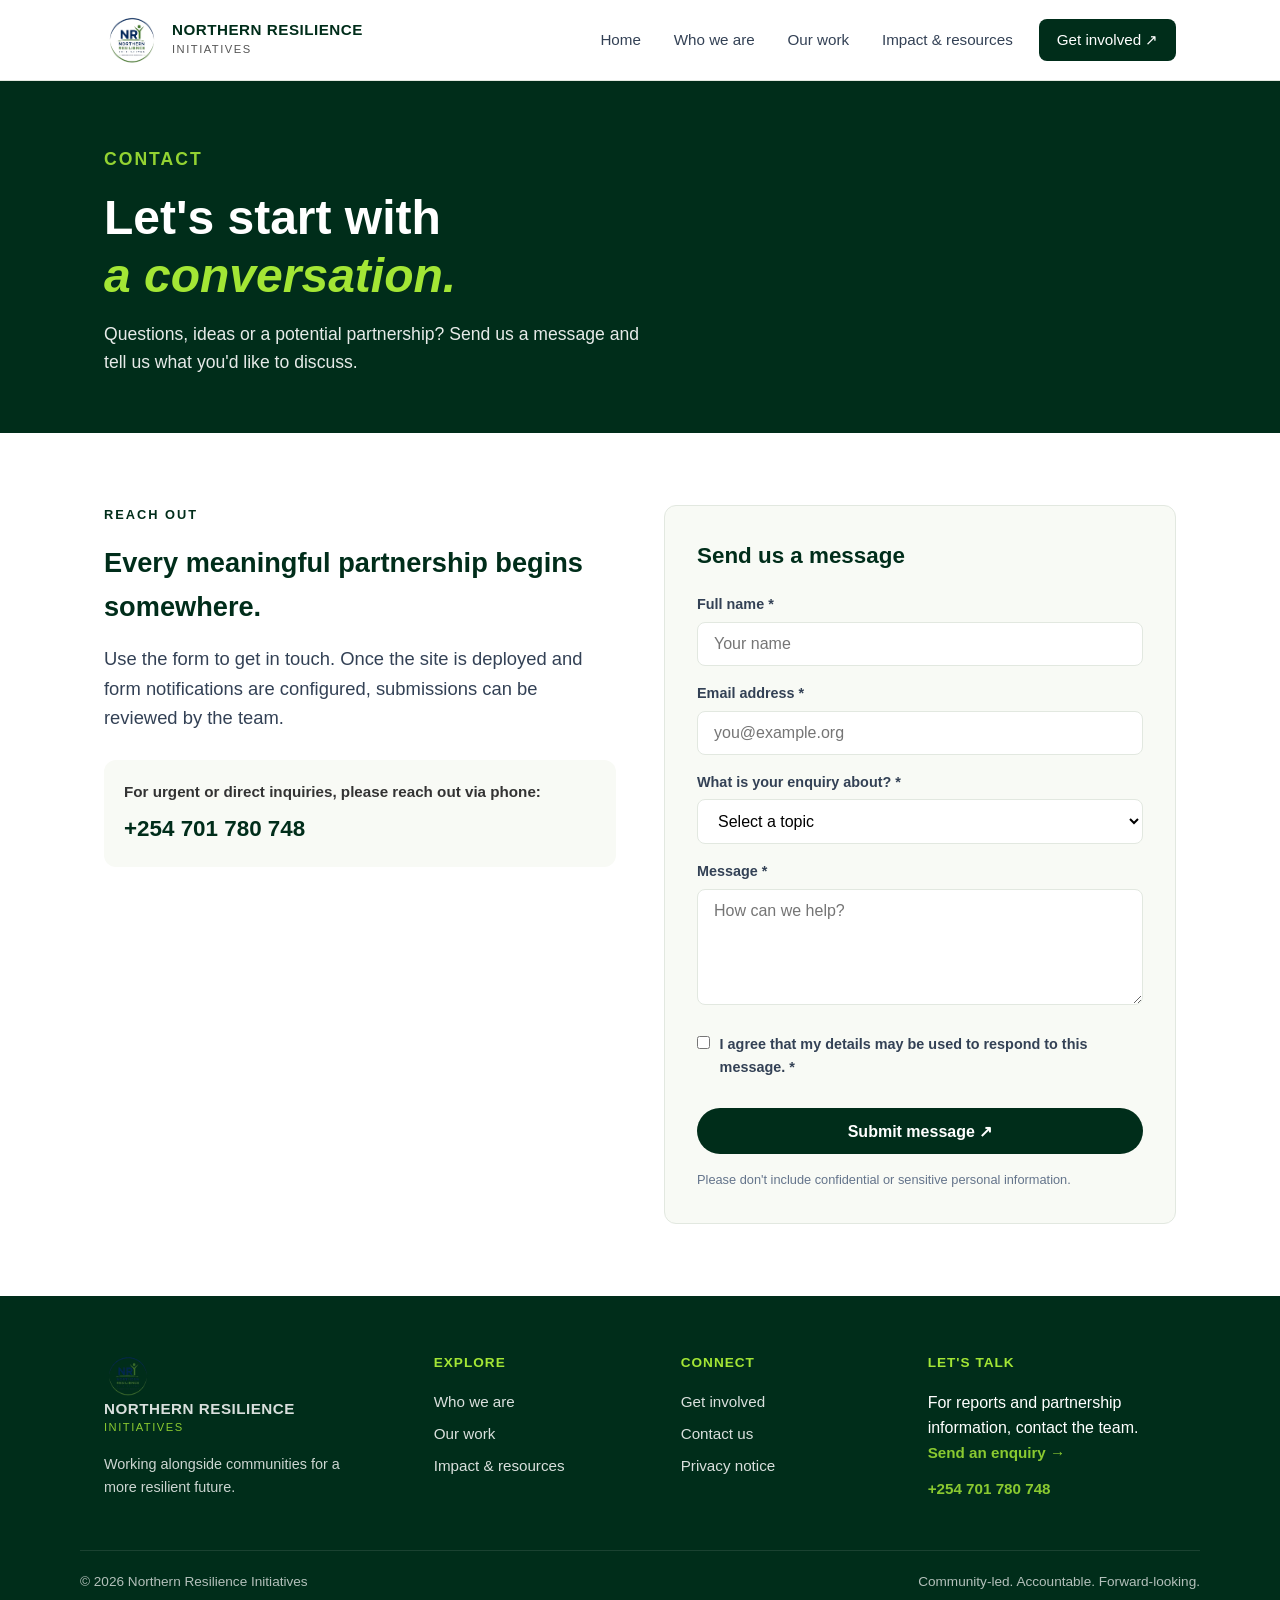
==== northern-resilience-website (1) (1)/northern-resilience/contact.html @ 85d9e9de "Add files via upload" ====
<!doctype html>
<html lang="en">
<head>
  <meta charset="utf-8">
  <meta name="viewport" content="width=device-width, initial-scale=1">
  <meta name="description" content="Contact Northern Resilience Initiatives with questions, ideas or partnership enquiries.">
  <title>Contact | Northern Resilience Initiatives</title>
  <link rel="icon" href="assets/logo.png" type="image/png">
  <link rel="stylesheet" href="assets/styles.css">
  <script defer src="assets/site.js"></script>
</head>
<body>
  <a class="skip-link" href="#main">Skip to content</a>

  <header class="site-header">
    <div class="container nav-wrap">
      <a class="brand" href="index.html" aria-label="Northern Resilience Initiatives Home">
        <img src="assets/logo.png" alt="Northern Resilience Initiatives logo">
        <span class="brand-text">
          <strong>Northern Resilience</strong>
          <small>Initiatives</small>
        </span>
      </a>
      <button class="menu-toggle" aria-expanded="false" aria-controls="primary-nav">
        <span></span><span></span><span></span>
        <b class="sr-only">Toggle navigation</b>
      </button>
      <nav id="primary-nav" class="primary-nav" aria-label="Main navigation">
        <a href="index.html">Home</a>
        <a href="about.html">Who we are</a>
        <a href="programs.html">Our work</a>
        <a href="impact.html">Impact & resources</a>
        <a href="get-involved.html" class="nav-cta">Get involved ↗</a>
      </nav>
    </div>
  </header>

  <main id="main">
    <section class="page-hero">
      <div class="container">
        <p class="eyebrow light">CONTACT</p>
        <h1>Let's start with<br><em>a conversation.</em></h1>
        <p>Questions, ideas or a potential partnership? Send us a message and tell us what you'd like to discuss.</p>
      </div>
    </section>

    <section class="section-pad">
      <div class="container contact-grid">
        <div>
          <p class="eyebrow">REACH OUT</p>
          <h2 style="font-size:1.7rem;font-weight:800;color:var(--green-dark);margin-bottom:1rem;">Every meaningful partnership begins somewhere.</h2>
          <p class="lead">Use the form to get in touch. Once the site is deployed and form notifications are configured, submissions can be reviewed by the team.</p>

          <div class="contact-note" style="margin-top:1.75rem;padding:1.25rem;background:var(--cream);border-radius:12px;">
            <p style="font-size:0.95rem;color:#333;"><strong>For urgent or direct inquiries, please reach out via phone:</strong></p>
            <p style="font-size:1.4rem;margin-top:0.4rem;">
              <a href="tel:+254701780748" style="color:var(--green-dark);text-decoration:none;font-weight:700;">+254 701 780 748</a>
            </p>
          </div>
        </div>

        <div class="form-card">
          <h2>Send us a message</h2>
          <form name="contact-enquiry" method="POST" action="/thank-you.html" data-netlify="true" netlify-honeypot="bot-field">
            <input type="hidden" name="form-name" value="contact-enquiry">
            <p class="hidden-field"><label>Do not fill this out: <input name="bot-field"></label></p>

            <label for="contact-name">Full name *</label>
            <input id="contact-name" name="name" required autocomplete="name" placeholder="Your name">

            <label for="contact-email">Email address *</label>
            <input id="contact-email" name="email" type="email" required autocomplete="email" placeholder="you@example.org">

            <label for="subject">What is your enquiry about? *</label>
            <select id="subject" name="subject" required>
              <option value="">Select a topic</option>
              <option>General enquiry</option>
              <option>Programme information</option>
              <option>Funding or partnership</option>
              <option>Media enquiry</option>
              <option>Volunteer interest</option>
              <option>Other</option>
            </select>

            <label for="contact-message">Message *</label>
            <textarea id="contact-message" name="message" rows="5" required placeholder="How can we help?"></textarea>

            <label class="consent">
              <input type="checkbox" name="privacy-consent" value="yes" required>
              <span>I agree that my details may be used to respond to this message. *</span>
            </label>

            <button class="button button-dark form-submit" type="submit">Submit message ↗</button>
            <p class="form-note">Please don't include confidential or sensitive personal information.</p>
          </form>
        </div>
      </div>
    </section>
  </main>

  <footer class="site-footer">
    <div class="container footer-main">
      <div class="footer-brand">
        <a class="brand" href="index.html">
          <img src="assets/logo.png" alt="Logo">
          <span class="brand-text">
            <strong>Northern Resilience</strong>
            <small>Initiatives</small>
          </span>
        </a>
        <p>Working alongside communities for a more resilient future.</p>
      </div>
      <div>
        <h4>Explore</h4>
        <a href="about.html">Who we are</a>
        <a href="programs.html">Our work</a>
        <a href="impact.html">Impact & resources</a>
      </div>
      <div>
        <h4>Connect</h4>
        <a href="get-involved.html">Get involved</a>
        <a href="contact.html">Contact us</a>
        <a href="privacy.html">Privacy notice</a>
      </div>
      <div class="footer-contact">
        <h4>Let's talk</h4>
        <p>For reports and partnership information, contact the team.</p>
        <a class="text-link text-link-light" href="contact.html">Send an enquiry →</a>
        <p style="margin-top:0.75rem;font-size:0.95rem;"><a href="tel:+254701780748" style="color:var(--lime);font-weight:600;">+254 701 780 748</a></p>
      </div>
    </div>
    <div class="container footer-bottom">
      <span>© <span data-year></span> Northern Resilience Initiatives</span>
      <span>Community-led. Accountable. Forward-looking.</span>
    </div>
  </footer>
</body>
</html>
---- northern-resilience-website (1) (1)/northern-resilience/assets/styles.css ----
/* Northern Resilience Initiatives - Clean Stylesheet */
:root {
  --green-dark: #002d1a;
  --green-mid: #0d4a2f;
  --green-light: #1a6b45;
  --lime: #a3e635;
  --lime-dark: #84cc16;
  --cream: #f8faf5;
  --white: #ffffff;
  --gray-100: #f1f5f0;
  --gray-200: #e2e8e0;
  --gray-500: #64748b;
  --gray-700: #334155;
  --gray-900: #0f172a;
  --font: -apple-system, BlinkMacSystemFont, 'Segoe UI', Roboto, 'Helvetica Neue', Arial, sans-serif;
  --radius: 12px;
  --shadow: 0 4px 20px rgba(0, 45, 26, 0.08);
  --shadow-lg: 0 10px 40px rgba(0, 45, 26, 0.12);
}

*, *::before, *::after { box-sizing: border-box; margin: 0; padding: 0; }

html { scroll-behavior: smooth; }

body {
  font-family: var(--font);
  color: var(--gray-900);
  line-height: 1.6;
  background: var(--white);
  -webkit-font-smoothing: antialiased;
}

img { max-width: 100%; height: auto; display: block; }

a { color: inherit; text-decoration: none; }

.container {
  width: 100%;
  max-width: 1120px;
  margin: 0 auto;
  padding: 0 1.5rem;
}

.sr-only {
  position: absolute;
  width: 1px; height: 1px;
  padding: 0; margin: -1px;
  overflow: hidden; clip: rect(0,0,0,0);
  border: 0;
}

.skip-link {
  position: absolute;
  top: -100px;
  left: 1rem;
  background: var(--green-dark);
  color: white;
  padding: 0.75rem 1.25rem;
  z-index: 1000;
  border-radius: 0 0 8px 8px;
}
.skip-link:focus { top: 0; }

/* ========== TOP BAR ========== */
.topbar {
  background: var(--green-dark);
  color: white;
  font-size: 0.875rem;
  padding: 0.5rem 0;
}
.topbar-inner {
  display: flex;
  justify-content: space-between;
  align-items: center;
  gap: 1rem;
}
.topbar a {
  color: var(--lime);
  font-weight: 600;
}
.topbar a:hover { text-decoration: underline; }

/* ========== HEADER ========== */
.site-header {
  background: white;
  border-bottom: 1px solid var(--gray-200);
  position: sticky;
  top: 0;
  z-index: 100;
  box-shadow: 0 1px 3px rgba(0,0,0,0.04);
}
.nav-wrap {
  display: flex;
  align-items: center;
  justify-content: space-between;
  min-height: 80px;
  gap: 1rem;
}
.brand {
  display: flex;
  align-items: center;
  gap: 0.75rem;
  text-decoration: none;
}
.brand img {
  height: 56px;
  width: auto;
}
.brand-text strong {
  display: block;
  font-size: 0.95rem;
  font-weight: 800;
  letter-spacing: 0.5px;
  color: var(--green-dark);
  text-transform: uppercase;
  line-height: 1.2;
}
.brand-text small {
  display: block;
  font-size: 0.7rem;
  font-weight: 500;
  letter-spacing: 1.5px;
  color: #555;
  text-transform: uppercase;
  margin-top: 1px;
}

.primary-nav {
  display: flex;
  align-items: center;
  gap: 0.25rem;
}
.primary-nav a {
  padding: 0.5rem 0.9rem;
  font-size: 0.95rem;
  font-weight: 500;
  color: var(--gray-700);
  border-radius: 8px;
  transition: all 0.2s;
}
.primary-nav a:hover,
.primary-nav a.active {
  color: var(--green-dark);
  background: var(--gray-100);
}
.primary-nav a.nav-cta {
  background: var(--green-dark);
  color: white;
  margin-left: 0.5rem;
  padding: 0.55rem 1.1rem;
}
.primary-nav a.nav-cta:hover {
  background: var(--green-mid);
  color: white;
}

.menu-toggle {
  display: none;
  background: none;
  border: none;
  cursor: pointer;
  padding: 0.5rem;
  flex-direction: column;
  gap: 5px;
}
.menu-toggle span {
  display: block;
  width: 24px;
  height: 2.5px;
  background: var(--green-dark);
  border-radius: 2px;
  transition: 0.3s;
}

/* ========== BUTTONS ========== */
.button {
  display: inline-flex;
  align-items: center;
  gap: 0.4rem;
  padding: 0.85rem 1.5rem;
  font-size: 1rem;
  font-weight: 600;
  border-radius: 999px;
  border: none;
  cursor: pointer;
  transition: all 0.2s;
  text-decoration: none;
}
.button-lime {
  background: var(--lime);
  color: var(--green-dark);
}
.button-lime:hover {
  background: var(--lime-dark);
  transform: translateY(-1px);
}
.button-dark {
  background: var(--green-dark);
  color: white;
}
.button-dark:hover {
  background: var(--green-mid);
}
.button-outline-light {
  background: transparent;
  color: white;
  border: 2px solid rgba(255,255,255,0.7);
}
.button-outline-light:hover {
  background: rgba(255,255,255,0.15);
  border-color: white;
}

.text-link {
  display: inline-flex;
  align-items: center;
  gap: 0.3rem;
  color: var(--green-dark);
  font-weight: 600;
  font-size: 0.95rem;
}
.text-link:hover { text-decoration: underline; }
.text-link-light { color: var(--lime); }

/* ========== HERO ========== */
.hero {
  position: relative;
  min-height: 85vh;
  display: flex;
  align-items: center;
  color: white;
  overflow: hidden;
  background: var(--green-dark);
}
.hero-video,
.hero-image {
  position: absolute;
  inset: 0;
  width: 100%;
  height: 100%;
  object-fit: cover;
  opacity: 0.35;
  z-index: 1;
}
.hero-shade {
  position: absolute;
  inset: 0;
  background: linear-gradient(135deg, rgba(0,45,26,0.85) 0%, rgba(0,45,26,0.55) 100%);
  z-index: 2;
}
.hero-content {
  position: relative;
  z-index: 3;
  padding: 4rem 0;
  max-width: 720px;
}
.eyebrow {
  font-size: 0.8rem;
  font-weight: 700;
  letter-spacing: 2px;
  text-transform: uppercase;
  margin-bottom: 1rem;
  color: var(--green-dark);
}
.eyebrow.light { color: var(--lime); }

.hero h1 {
  font-size: clamp(2.2rem, 5vw, 3.4rem);
  font-weight: 800;
  line-height: 1.15;
  margin-bottom: 1.25rem;
}
.hero h1 em {
  font-style: italic;
  font-weight: 600;
  color: var(--lime);
}
.hero-copy {
  font-size: 1.15rem;
  opacity: 0.95;
  margin-bottom: 2rem;
  max-width: 540px;
}
.hero-actions {
  display: flex;
  flex-wrap: wrap;
  gap: 1rem;
  margin-bottom: 2rem;
}
.hero-note {
  display: flex;
  align-items: center;
  gap: 0.6rem;
  font-size: 0.9rem;
  opacity: 0.85;
}
.hero-dot {
  width: 8px; height: 8px;
  background: var(--lime);
  border-radius: 50%;
}

/* ========== SECTIONS ========== */
.section-pad { padding: 4.5rem 0; }

.page-hero {
  background: var(--green-dark);
  color: white;
  padding: 4rem 0 3.5rem;
}
.page-hero h1 {
  font-size: clamp(2rem, 4.5vw, 3rem);
  font-weight: 800;
  line-height: 1.2;
  margin-bottom: 1rem;
}
.page-hero h1 em {
  font-style: italic;
  color: var(--lime);
}
.page-hero p {
  font-size: 1.1rem;
  opacity: 0.9;
  max-width: 560px;
}

.intro-grid,
.split-content {
  display: grid;
  grid-template-columns: 1fr 1.2fr;
  gap: 3rem;
  align-items: start;
}
.intro-grid h2,
.split-content h2 {
  font-size: clamp(1.6rem, 3vw, 2.1rem);
  font-weight: 800;
  line-height: 1.25;
  color: var(--green-dark);
}
.intro-grid h2 em,
.split-content h2 em {
  font-style: italic;
  color: var(--green-light);
}
.lead {
  font-size: 1.15rem;
  color: var(--gray-700);
  margin-bottom: 1rem;
}

/* ========== PROGRAM CARDS ========== */
.section-heading {
  display: flex;
  justify-content: space-between;
  align-items: flex-end;
  margin-bottom: 2.5rem;
  gap: 1rem;
}
.section-heading h2 {
  font-size: clamp(1.6rem, 3vw, 2rem);
  font-weight: 800;
  color: var(--green-dark);
}

.cards-grid {
  display: grid;
  grid-template-columns: repeat(3, 1fr);
  gap: 1.5rem;
}
.program-card {
  background: var(--cream);
  border-radius: var(--radius);
  padding: 1.75rem;
  border: 1px solid var(--gray-200);
  transition: all 0.25s;
  display: flex;
  flex-direction: column;
}
.program-card:hover {
  box-shadow: var(--shadow);
  transform: translateY(-3px);
}
.card-number {
  font-size: 0.75rem;
  font-weight: 700;
  letter-spacing: 1px;
  color: var(--green-light);
  margin-bottom: 1rem;
}
.card-icon {
  font-size: 1.5rem;
  margin-bottom: 0.75rem;
  color: var(--green-dark);
}
.program-card h3 {
  font-size: 1.25rem;
  font-weight: 700;
  margin-bottom: 0.75rem;
  color: var(--green-dark);
}
.program-card p {
  font-size: 0.95rem;
  color: var(--gray-700);
  flex-grow: 1;
  margin-bottom: 1.25rem;
}

/* ========== QUOTE ========== */
.quote-band {
  background: var(--green-dark);
  color: white;
  padding: 3.5rem 0;
  text-align: center;
}
.quote-inner {
  max-width: 700px;
  margin: 0 auto;
  position: relative;
}
.quote-mark {
  font-size: 4rem;
  line-height: 1;
  color: var(--lime);
  opacity: 0.6;
  display: block;
  margin-bottom: -0.5rem;
}
.quote-band blockquote {
  font-size: 1.4rem;
  font-weight: 500;
  font-style: italic;
  line-height: 1.45;
}

/* ========== VALUES ========== */
.values-grid {
  display: grid;
  grid-template-columns: repeat(3, 1fr);
  gap: 1.75rem;
  margin-top: 2.5rem;
}
.values-grid article {
  background: white;
  border: 1px solid var(--gray-200);
  border-radius: var(--radius);
  padding: 1.75rem;
}
.values-grid span {
  display: inline-block;
  font-size: 0.85rem;
  font-weight: 800;
  color: var(--lime-dark);
  background: #ecfccb;
  padding: 0.25rem 0.6rem;
  border-radius: 6px;
  margin-bottom: 1rem;
}
.values-grid h3 {
  font-size: 1.15rem;
  font-weight: 700;
  color: var(--green-dark);
  margin-bottom: 0.5rem;
}
.values-grid p {
  font-size: 0.95rem;
  color: var(--gray-700);
}

/* ========== PROGRAM DETAIL ========== */
.program-list {
  display: flex;
  flex-direction: column;
  gap: 3rem;
}
.program-detail {
  display: grid;
  grid-template-columns: 80px 1fr;
  gap: 1.5rem;
  padding-bottom: 2.5rem;
  border-bottom: 1px solid var(--gray-200);
}
.program-detail:last-child { border-bottom: none; }
.program-detail-number {
  font-size: 2.5rem;
  font-weight: 800;
  color: var(--lime-dark);
  line-height: 1;
}
.program-detail h2 {
  font-size: 1.6rem;
  font-weight: 800;
  color: var(--green-dark);
  margin-bottom: 0.5rem;
}
.tag-row {
  display: flex;
  flex-wrap: wrap;
  gap: 0.5rem;
  margin-top: 1rem;
}
.tag-row span {
  background: var(--gray-100);
  color: var(--green-dark);
  font-size: 0.8rem;
  font-weight: 600;
  padding: 0.3rem 0.75rem;
  border-radius: 999px;
}

/* ========== IMAGE SECTIONS ========== */
.photo-section {
  display: grid;
  grid-template-columns: 1fr 1fr;
  gap: 2rem;
  align-items: center;
  margin: 2.5rem 0;
}
.photo-section img {
  border-radius: var(--radius);
  box-shadow: var(--shadow);
  width: 100%;
  height: 320px;
  object-fit: cover;
}
.photo-section.full {
  grid-template-columns: 1fr;
}
.photo-section.full img {
  height: 400px;
}

.img-grid {
  display: grid;
  grid-template-columns: repeat(2, 1fr);
  gap: 1rem;
  margin: 2rem 0;
}
.img-grid img {
  border-radius: var(--radius);
  width: 100%;
  height: 260px;
  object-fit: cover;
  box-shadow: var(--shadow);
}

/* ========== CTA ========== */
.cta-section {
  background: var(--green-dark);
  color: white;
  padding: 3.5rem 0;
}
.cta-inner {
  display: flex;
  justify-content: space-between;
  align-items: center;
  gap: 2rem;
  flex-wrap: wrap;
}
.cta-inner h2,
.cta-inner h3 {
  font-size: clamp(1.5rem, 3vw, 2rem);
  font-weight: 800;
  line-height: 1.25;
}

/* ========== FORMS ========== */
.contact-grid,
.involvement-grid {
  display: grid;
  grid-template-columns: 1fr 1fr;
  gap: 3rem;
  align-items: start;
}
.form-card {
  background: var(--cream);
  border-radius: var(--radius);
  padding: 2rem;
  border: 1px solid var(--gray-200);
}
.form-card h2 {
  font-size: 1.4rem;
  font-weight: 800;
  color: var(--green-dark);
  margin-bottom: 1.25rem;
}
.form-card label {
  display: block;
  font-size: 0.9rem;
  font-weight: 600;
  margin-bottom: 0.35rem;
  margin-top: 1rem;
  color: var(--gray-700);
}
.form-card input,
.form-card select,
.form-card textarea {
  width: 100%;
  padding: 0.75rem 1rem;
  border: 1px solid var(--gray-200);
  border-radius: 8px;
  font-size: 1rem;
  font-family: inherit;
  background: white;
  transition: border 0.2s;
}
.form-card input:focus,
.form-card select:focus,
.form-card textarea:focus {
  outline: none;
  border-color: var(--green-light);
  box-shadow: 0 0 0 3px rgba(26, 107, 69, 0.15);
}
.form-card .consent {
  display: flex;
  gap: 0.6rem;
  align-items: flex-start;
  margin-top: 1.25rem;
  font-size: 0.9rem;
}
.form-card .consent input {
  width: auto;
  margin-top: 0.2rem;
}
.form-submit {
  margin-top: 1.5rem;
  width: 100%;
  justify-content: center;
}
.form-note {
  font-size: 0.8rem;
  color: var(--gray-500);
  margin-top: 1rem;
}
.hidden-field { display: none; }

.involvement-option {
  display: flex;
  gap: 1rem;
  margin-bottom: 1.5rem;
}
.involvement-option > span {
  font-size: 1.1rem;
  font-weight: 800;
  color: var(--lime-dark);
  flex-shrink: 0;
}
.involvement-option h3 {
  font-size: 1.1rem;
  font-weight: 700;
  color: var(--green-dark);
  margin-bottom: 0.25rem;
}
.editor-note {
  font-size: 0.9rem;
  color: var(--gray-500);
  font-style: italic;
  margin-top: 1.5rem;
}

/* ========== RESOURCES ========== */
.resource-list {
  display: flex;
  flex-direction: column;
  gap: 1rem;
  margin-top: 2rem;
}
.resource-item {
  display: flex;
  align-items: center;
  gap: 1.25rem;
  background: white;
  border: 1px solid var(--gray-200);
  border-radius: var(--radius);
  padding: 1.25rem 1.5rem;
}
.resource-icon {
  background: var(--green-dark);
  color: white;
  font-size: 0.75rem;
  font-weight: 700;
  padding: 0.5rem 0.7rem;
  border-radius: 6px;
  flex-shrink: 0;
}
.resource-item h3 {
  font-size: 1.05rem;
  font-weight: 700;
  color: var(--green-dark);
}
.resource-item p {
  font-size: 0.9rem;
  color: var(--gray-500);
}
.resource-status {
  margin-left: auto;
  font-size: 0.8rem;
  font-weight: 600;
  color: #b45309;
  background: #fef3c7;
  padding: 0.3rem 0.7rem;
  border-radius: 999px;
  white-space: nowrap;
}

/* ========== FOOTER ========== */
.site-footer {
  background: var(--green-dark);
  color: white;
  padding: 3.5rem 0 0;
}
.footer-main {
  display: grid;
  grid-template-columns: 1.4fr 1fr 1fr 1.2fr;
  gap: 2.5rem;
  padding-bottom: 2.5rem;
  border-bottom: 1px solid rgba(255,255,255,0.1);
}
.footer-brand .brand {
  margin-bottom: 1rem;
}
.footer-brand img {
  height: 48px;
  border-radius: 50%;
}
.footer-brand .brand-text strong { color: white; }
.footer-brand .brand-text small { color: var(--lime); }
.footer-brand p {
  font-size: 0.9rem;
  opacity: 0.8;
  max-width: 260px;
  margin-top: 0.75rem;
}
.footer-main h4 {
  font-size: 0.85rem;
  font-weight: 700;
  letter-spacing: 1px;
  text-transform: uppercase;
  margin-bottom: 1rem;
  color: var(--lime);
}
.footer-main a {
  display: block;
  font-size: 0.95rem;
  opacity: 0.85;
  margin-bottom: 0.5rem;
  transition: opacity 0.2s;
}
.footer-main a:hover { opacity: 1; text-decoration: underline; }
.footer-bottom {
  display: flex;
  justify-content: space-between;
  align-items: center;
  padding: 1.25rem 0;
  font-size: 0.85rem;
  opacity: 0.7;
  flex-wrap: wrap;
  gap: 0.5rem;
}

/* ========== THANK YOU ========== */
.thankyou {
  min-height: 80vh;
  display: flex;
  flex-direction: column;
  align-items: center;
  justify-content: center;
  text-align: center;
  padding: 2rem;
}
.thankyou-mark {
  width: 70px; height: 70px;
  background: var(--lime);
  color: var(--green-dark);
  font-size: 2rem;
  font-weight: 800;
  border-radius: 50%;
  display: flex;
  align-items: center;
  justify-content: center;
  margin-bottom: 1.5rem;
}
.thankyou h1 {
  font-size: 2.2rem;
  font-weight: 800;
  color: var(--green-dark);
  margin-bottom: 1rem;
}
.thankyou h1 em { font-style: italic; color: var(--green-light); }
.thankyou p {
  max-width: 420px;
  color: var(--gray-700);
  margin-bottom: 2rem;
}

/* ========== POLICY ========== */
.policy-copy {
  max-width: 720px;
}
.policy-copy h2 {
  font-size: 1.3rem;
  font-weight: 700;
  color: var(--green-dark);
  margin: 2rem 0 0.75rem;
}
.policy-copy p {
  margin-bottom: 1rem;
  color: var(--gray-700);
}

/* ========== RESPONSIVE ========== */
@media (max-width: 900px) {
  .cards-grid,
  .values-grid {
    grid-template-columns: 1fr;
  }
  .intro-grid,
  .split-content,
  .contact-grid,
  .involvement-grid,
  .photo-section {
    grid-template-columns: 1fr;
  }
  .footer-main {
    grid-template-columns: 1fr 1fr;
  }
  .program-detail {
    grid-template-columns: 1fr;
  }
  .program-detail-number {
    font-size: 1.8rem;
  }
}

@media (max-width: 768px) {
  .menu-toggle { display: flex; }
  .primary-nav {
    display: none;
    position: absolute;
    top: 100%;
    left: 0; right: 0;
    background: white;
    flex-direction: column;
    padding: 1rem;
    border-bottom: 1px solid var(--gray-200);
    box-shadow: var(--shadow);
  }
  .primary-nav.open { display: flex; }
  .primary-nav a {
    width: 100%;
    padding: 0.85rem 1rem;
  }
  .primary-nav a.nav-cta {
    margin: 0.5rem 0 0;
    text-align: center;
    justify-content: center;
  }
  .hero { min-height: 75vh; }
  .cta-inner { flex-direction: column; align-items: flex-start; }
  .footer-main { grid-template-columns: 1fr; }
  .img-grid { grid-template-columns: 1fr; }
  .resource-item { flex-wrap: wrap; }
  .resource-status { margin-left: 0; margin-top: 0.5rem; }
}

@media (max-width: 480px) {
  .hero-actions { flex-direction: column; }
  .button { width: 100%; justify-content: center; }
}
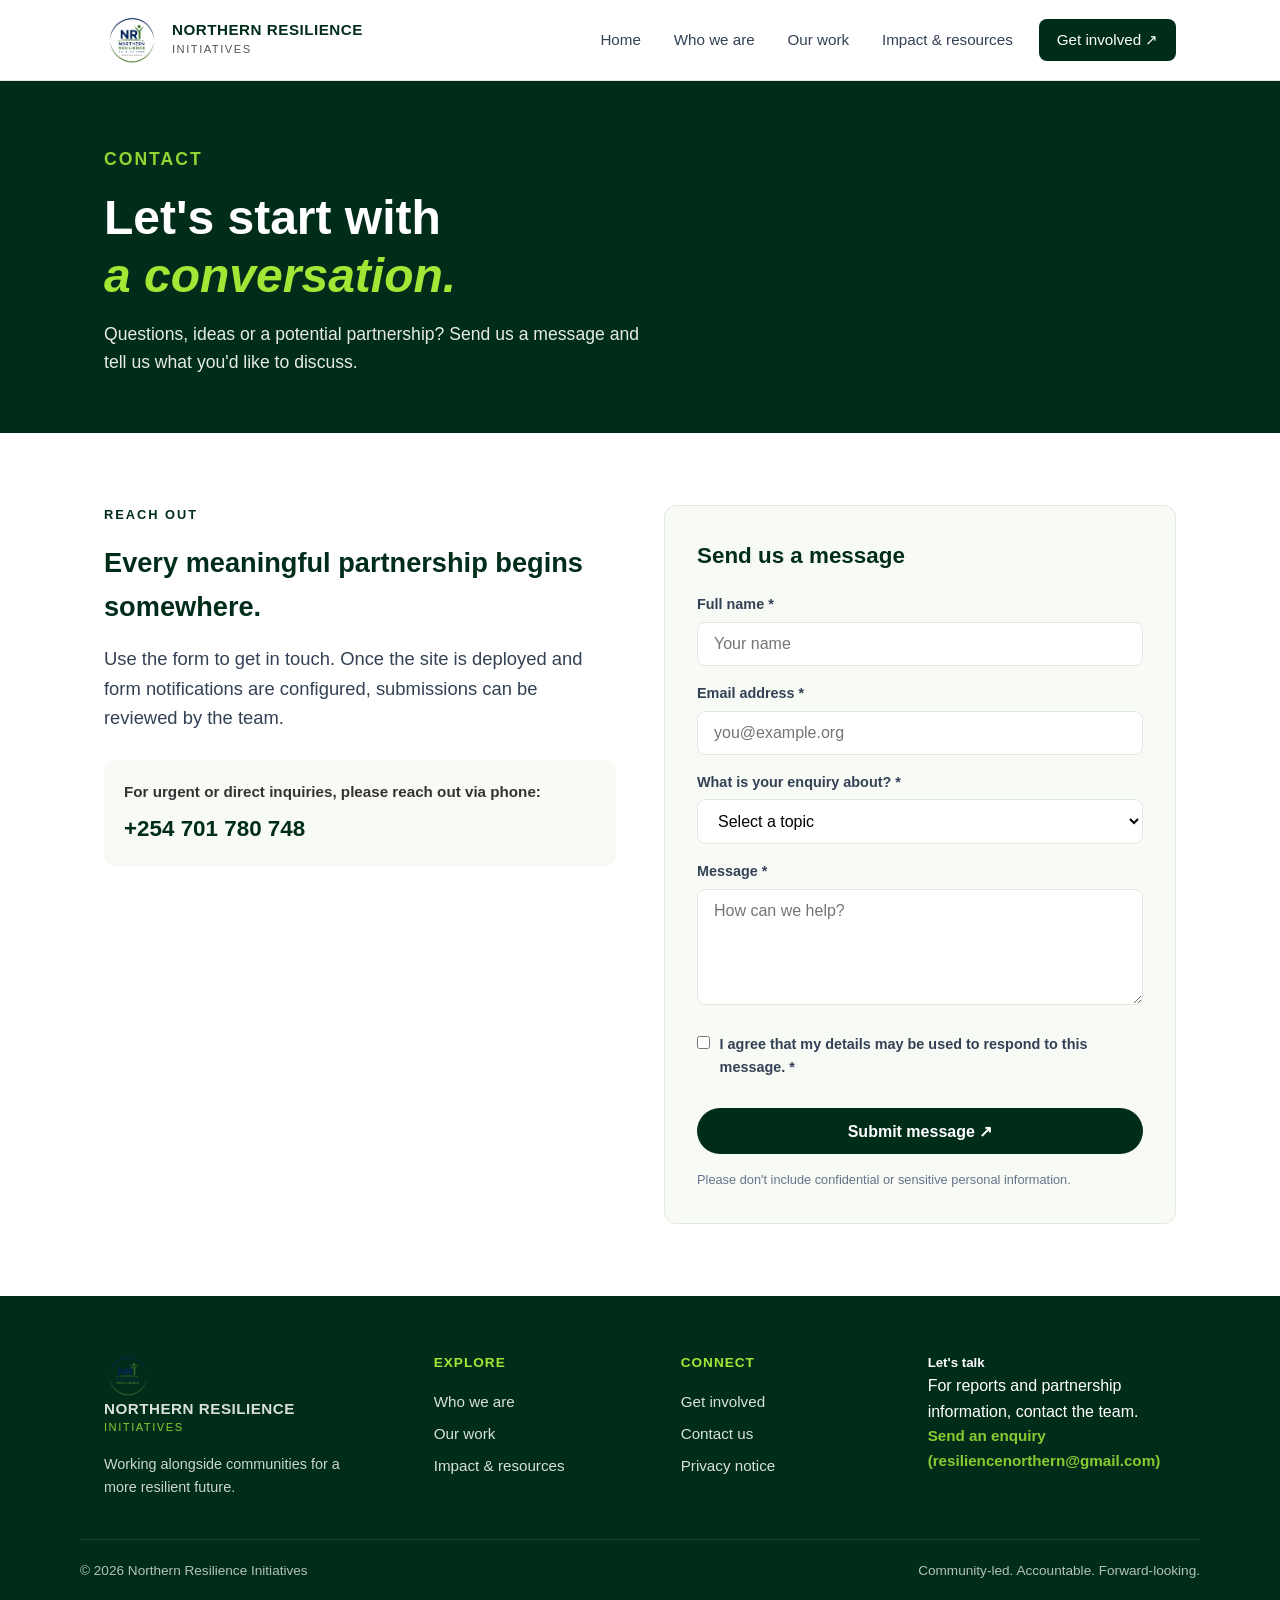
==== commit 5e63e8bf: "Update contact.html" ====
--- a/northern-resilience-website (1) (1)/northern-resilience/contact.html
+++ b/northern-resilience-website (1) (1)/northern-resilience/contact.html
@@ -123,10 +123,9 @@
         <a href="privacy.html">Privacy notice</a>
       </div>
       <div class="footer-contact">
-        <h4>Let's talk</h4>
-        <p>For reports and partnership information, contact the team.</p>
-        <a class="text-link text-link-light" href="contact.html">Send an enquiry →</a>
-        <p style="margin-top:0.75rem;font-size:0.95rem;"><a href="tel:+254701780748" style="color:var(--lime);font-weight:600;">+254 701 780 748</a></p>
+        <h5>Let's talk</h5>
+<p>For reports and partnership information, contact the team.</p>
+<a class="text-link text-link-light" href="mailto:resiliencenorthern@gmail.com">Send an enquiry (resiliencenorthern@gmail.com)</a>
       </div>
     </div>
     <div class="container footer-bottom">
